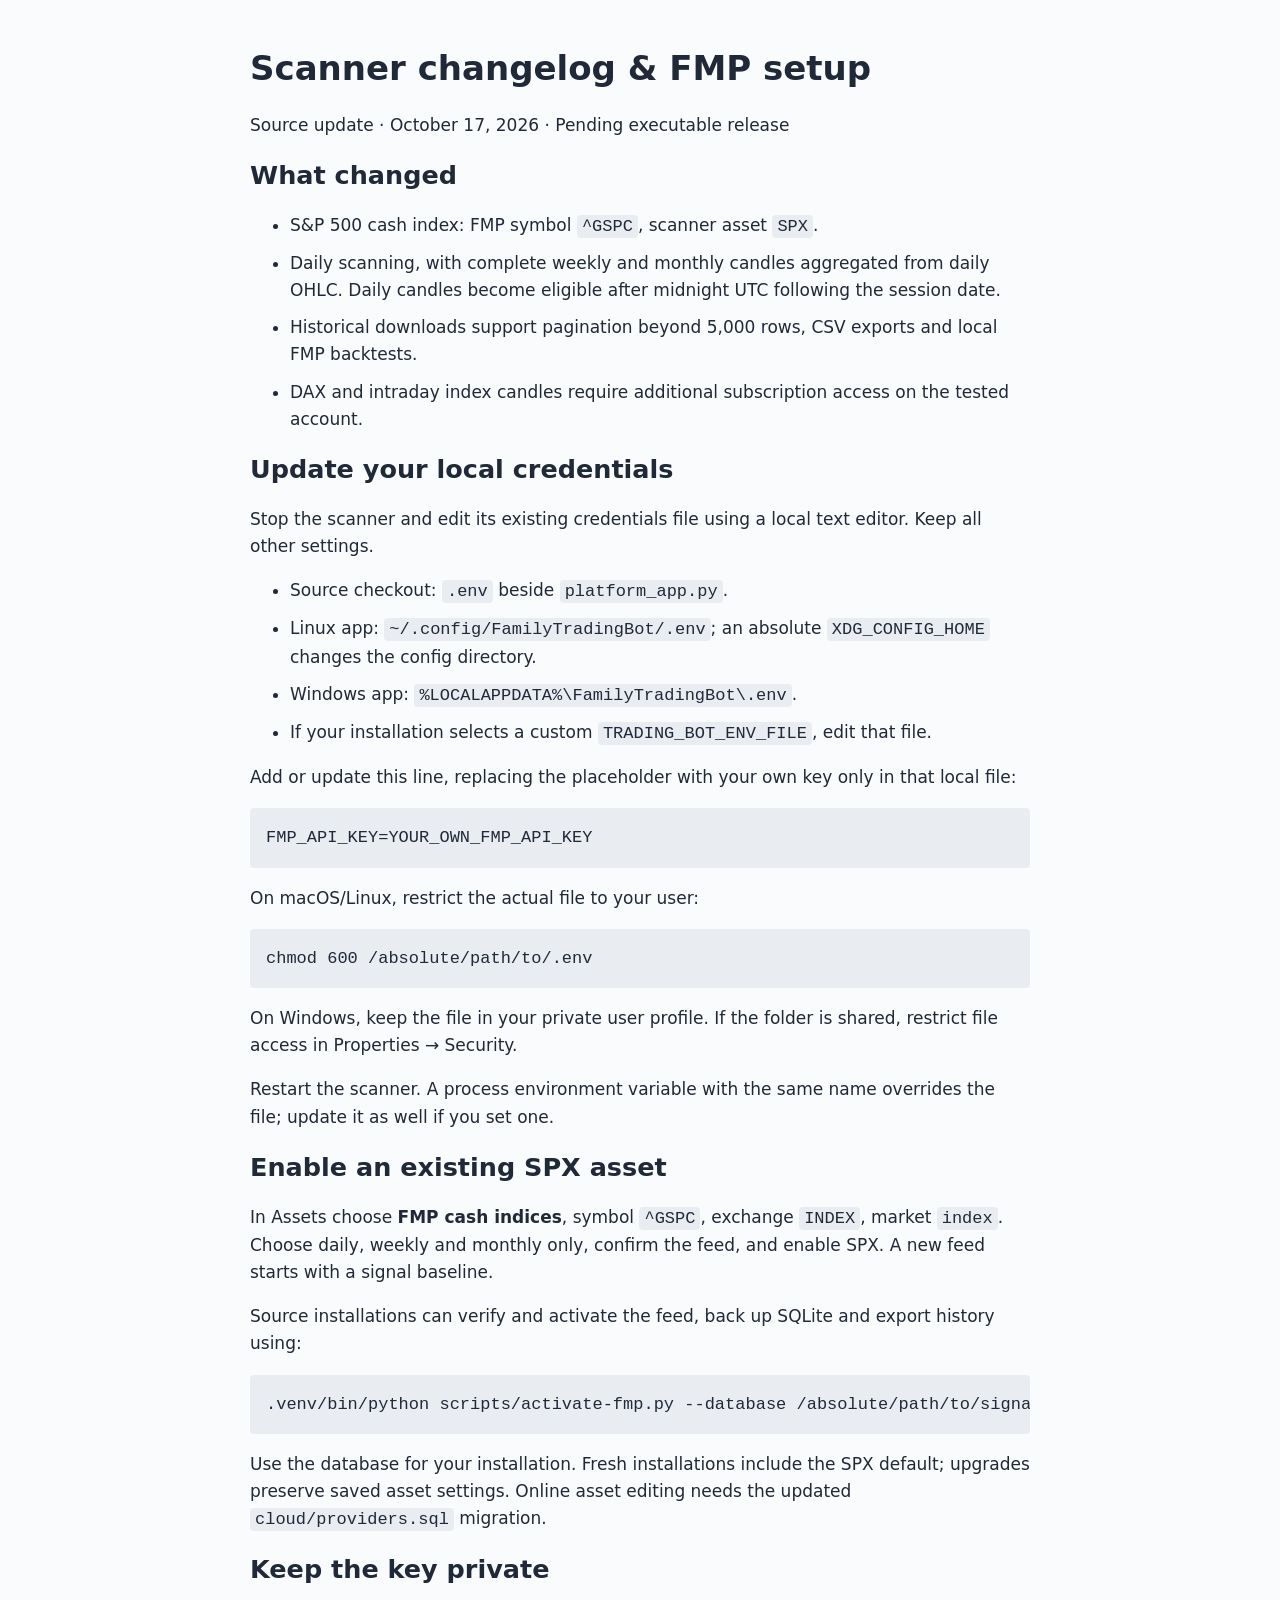
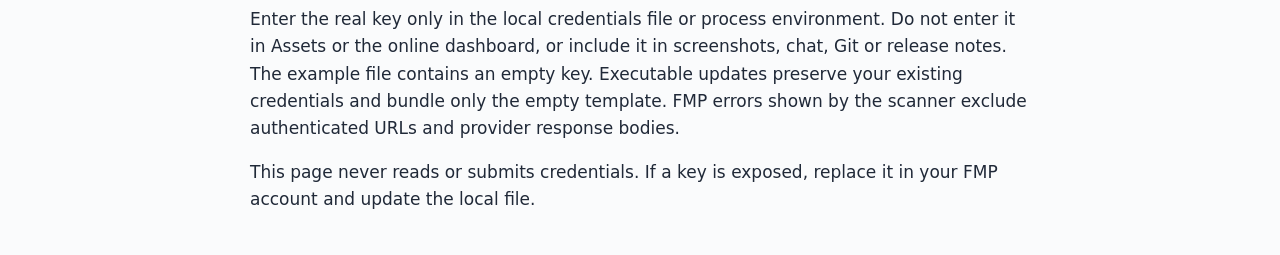
==== web/update-notes.html @ 0605c80a "Add FMP index scanning, secure setup guide, and scanner updates" ====
<!doctype html>
<html lang="en">
<head>
<meta charset="utf-8">
<meta name="viewport" content="width=device-width, initial-scale=1">
<meta name="referrer" content="no-referrer">
<title>Scanner changelog &amp; FMP setup</title>
<style>body{font:17px/1.6 system-ui,sans-serif;max-width:780px;margin:48px auto;padding:0 24px;color:#202938;background:#fafbfc}h1,h2{line-height:1.2}code,pre{background:#e9edf2;border-radius:4px}code{padding:2px 5px}pre{padding:16px;overflow:auto}li{margin:10px 0}a{color:#2458a0}</style>
</head>
<body>
<h1>Scanner changelog &amp; FMP setup</h1>
<p>Source update · October 17, 2026 · Pending executable release</p>
<h2>What changed</h2>
<ul>
<li>S&amp;P 500 cash index: FMP symbol <code>^GSPC</code>, scanner asset <code>SPX</code>.</li>
<li>Daily scanning, with complete weekly and monthly candles aggregated from daily OHLC. Daily candles become eligible after midnight UTC following the session date.</li>
<li>Historical downloads support pagination beyond 5,000 rows, CSV exports and local FMP backtests.</li>
<li>DAX and intraday index candles require additional subscription access on the tested account.</li>
</ul>
<h2>Update your local credentials</h2>
<p>Stop the scanner and edit its existing credentials file using a local text editor. Keep all other settings.</p>
<ul>
<li>Source checkout: <code>.env</code> beside <code>platform_app.py</code>.</li>
<li>Linux app: <code>~/.config/FamilyTradingBot/.env</code>; an absolute <code>XDG_CONFIG_HOME</code> changes the config directory.</li>
<li>Windows app: <code>%LOCALAPPDATA%\FamilyTradingBot\.env</code>.</li>
<li>If your installation selects a custom <code>TRADING_BOT_ENV_FILE</code>, edit that file.</li>
</ul>
<p>Add or update this line, replacing the placeholder with your own key only in that local file:</p>
<pre>FMP_API_KEY=YOUR_OWN_FMP_API_KEY</pre>
<p>On macOS/Linux, restrict the actual file to your user:</p>
<pre>chmod 600 /absolute/path/to/.env</pre>
<p>On Windows, keep the file in your private user profile. If the folder is shared, restrict file access in Properties → Security.</p>
<p>Restart the scanner. A process environment variable with the same name overrides the file; update it as well if you set one.</p>
<h2>Enable an existing SPX asset</h2>
<p>In Assets choose <strong>FMP cash indices</strong>, symbol <code>^GSPC</code>, exchange <code>INDEX</code>, market <code>index</code>. Choose daily, weekly and monthly only, confirm the feed, and enable SPX. A new feed starts with a signal baseline.</p>
<p>Source installations can verify and activate the feed, back up SQLite and export history using:</p>
<pre>.venv/bin/python scripts/activate-fmp.py --database /absolute/path/to/signals.sqlite3</pre>
<p>Use the database for your installation. Fresh installations include the SPX default; upgrades preserve saved asset settings. Online asset editing needs the updated <code>cloud/providers.sql</code> migration.</p>
<h2>Keep the key private</h2>
<p>Enter the real key only in the local credentials file or process environment. Do not enter it in Assets or the online dashboard, or include it in screenshots, chat, Git or release notes. The example file contains an empty key. Executable updates preserve your existing credentials and bundle only the empty template. FMP errors shown by the scanner exclude authenticated URLs and provider response bodies.</p>
<p>This page never reads or submits credentials. If a key is exposed, replace it in your FMP account and update the local file.</p>
</body>
</html>
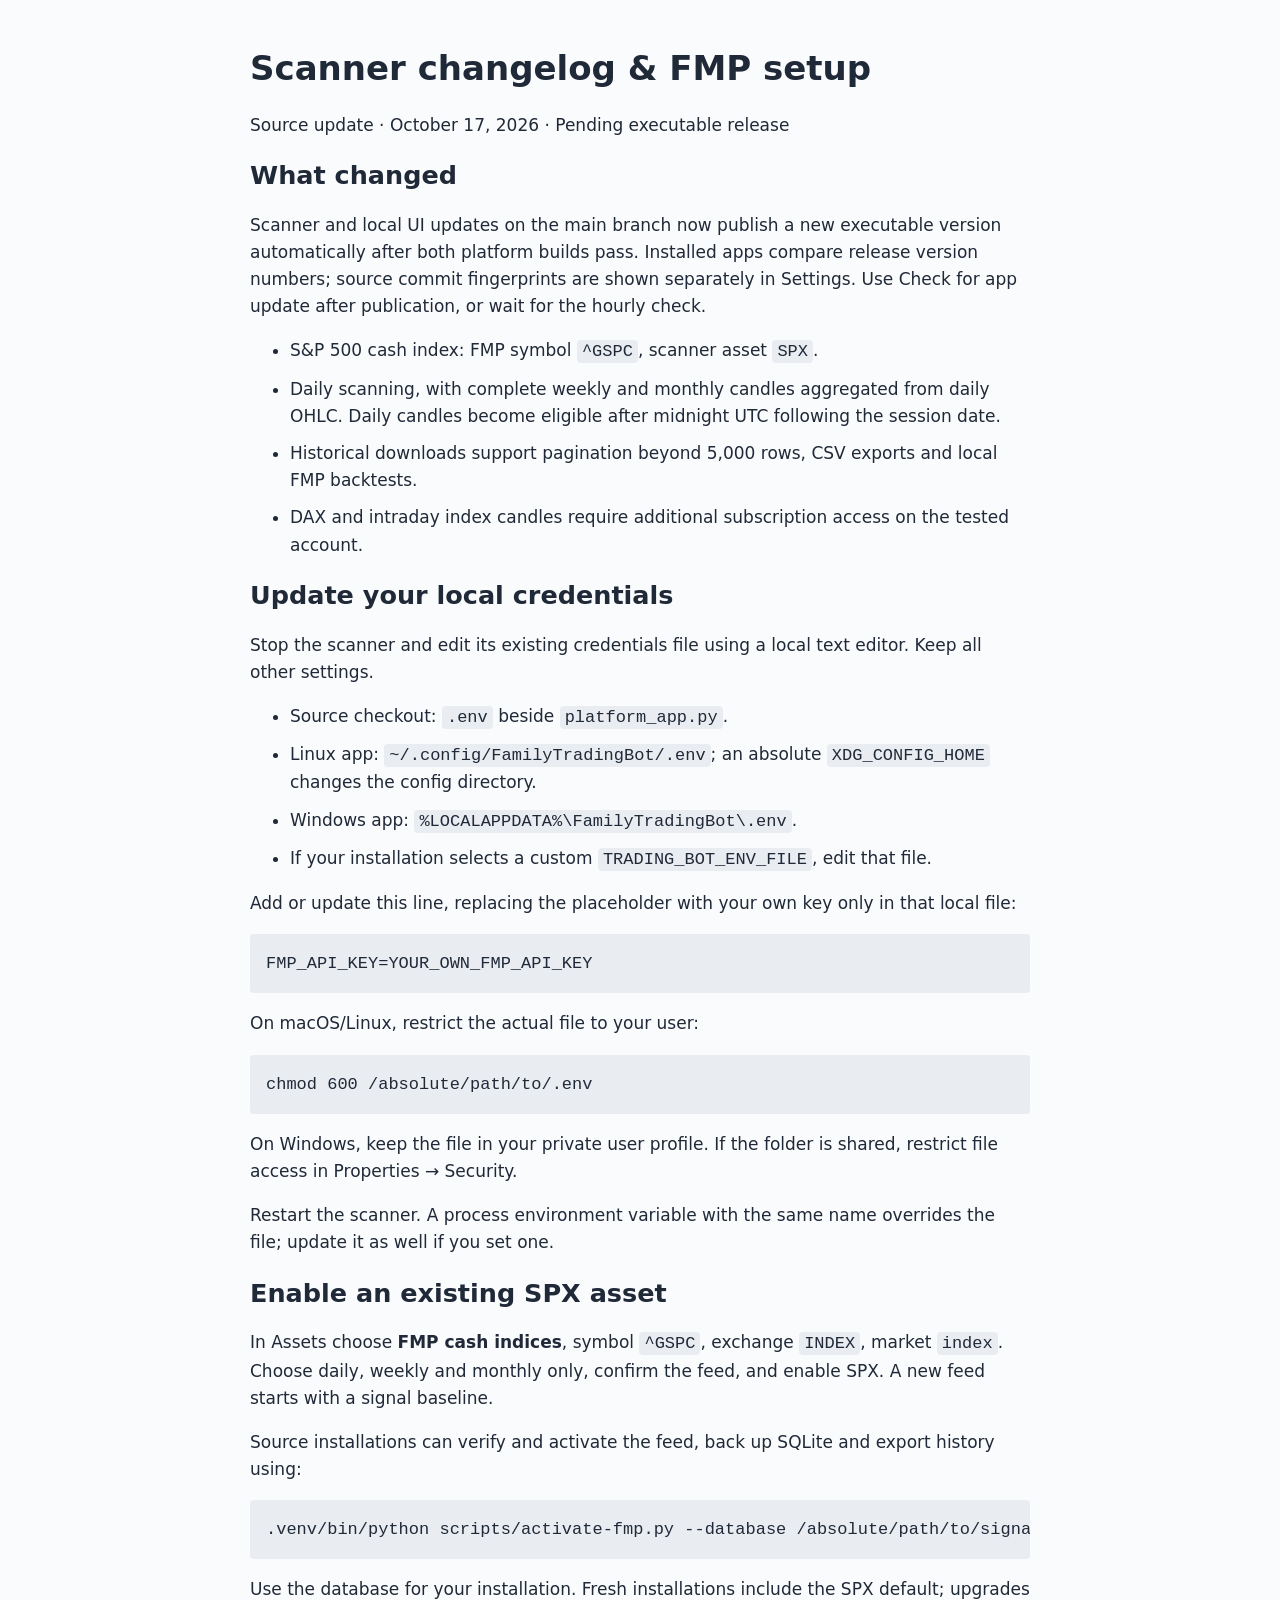
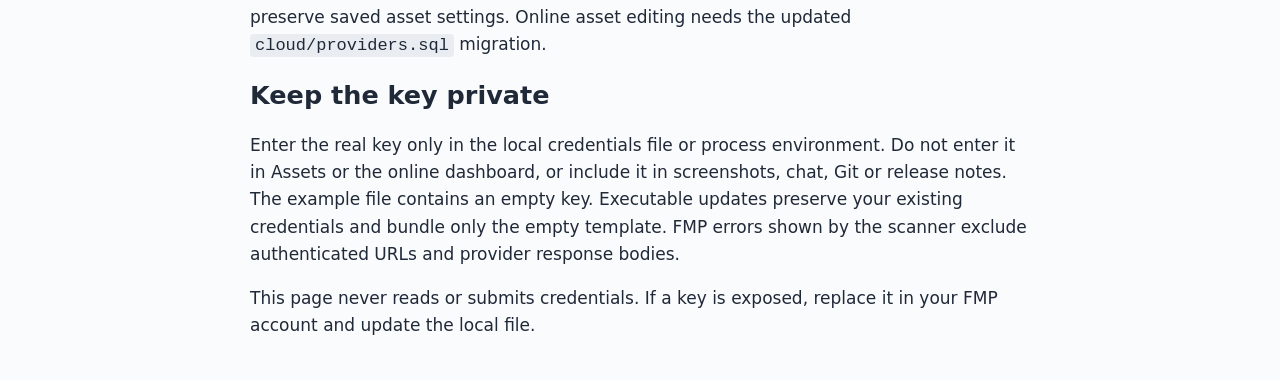
==== commit cb06feeb: "Automatically version and publish verified standalone updates" ====
--- a/web/update-notes.html
+++ b/web/update-notes.html
@@ -11,6 +11,7 @@
 <h1>Scanner changelog &amp; FMP setup</h1>
 <p>Source update · October 17, 2026 · Pending executable release</p>
 <h2>What changed</h2>
+<p>Scanner and local UI updates on the main branch now publish a new executable version automatically after both platform builds pass. Installed apps compare release version numbers; source commit fingerprints are shown separately in Settings. Use Check for app update after publication, or wait for the hourly check.</p>
 <ul>
 <li>S&amp;P 500 cash index: FMP symbol <code>^GSPC</code>, scanner asset <code>SPX</code>.</li>
 <li>Daily scanning, with complete weekly and monthly candles aggregated from daily OHLC. Daily candles become eligible after midnight UTC following the session date.</li>
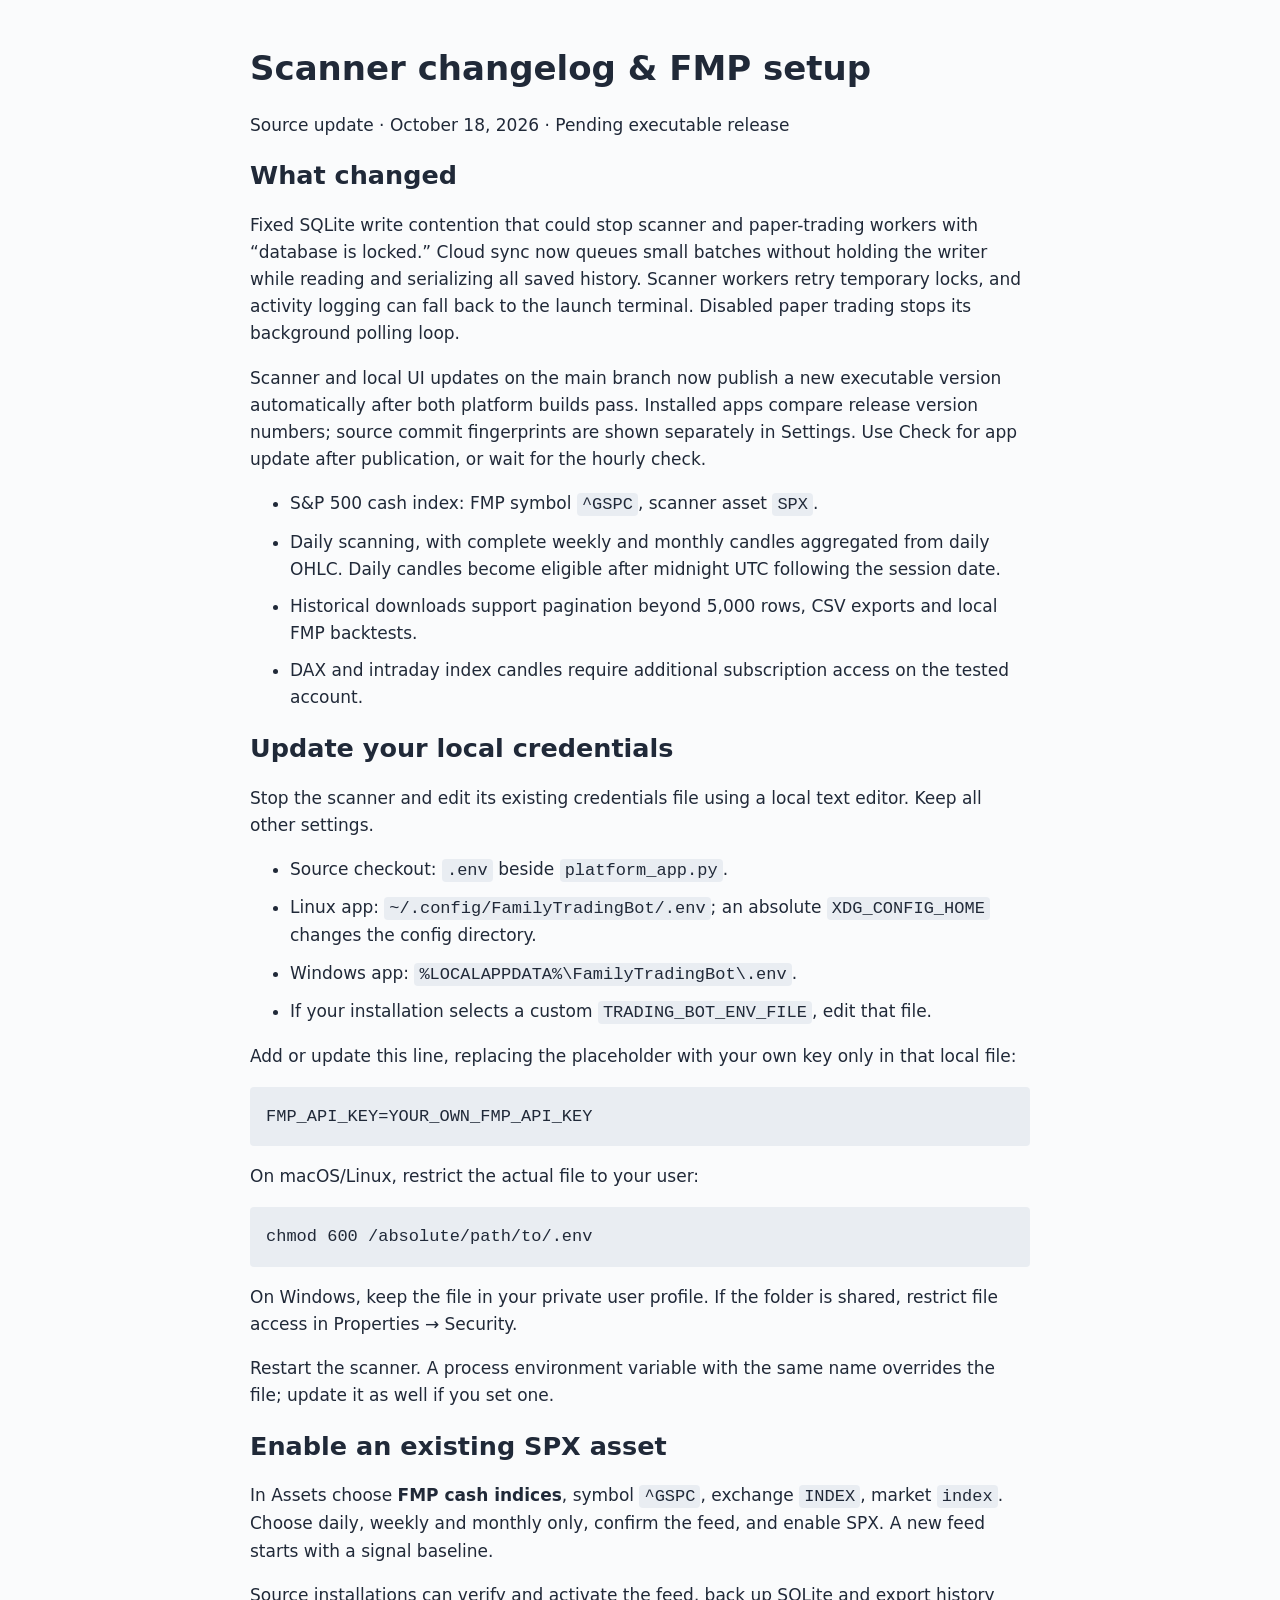
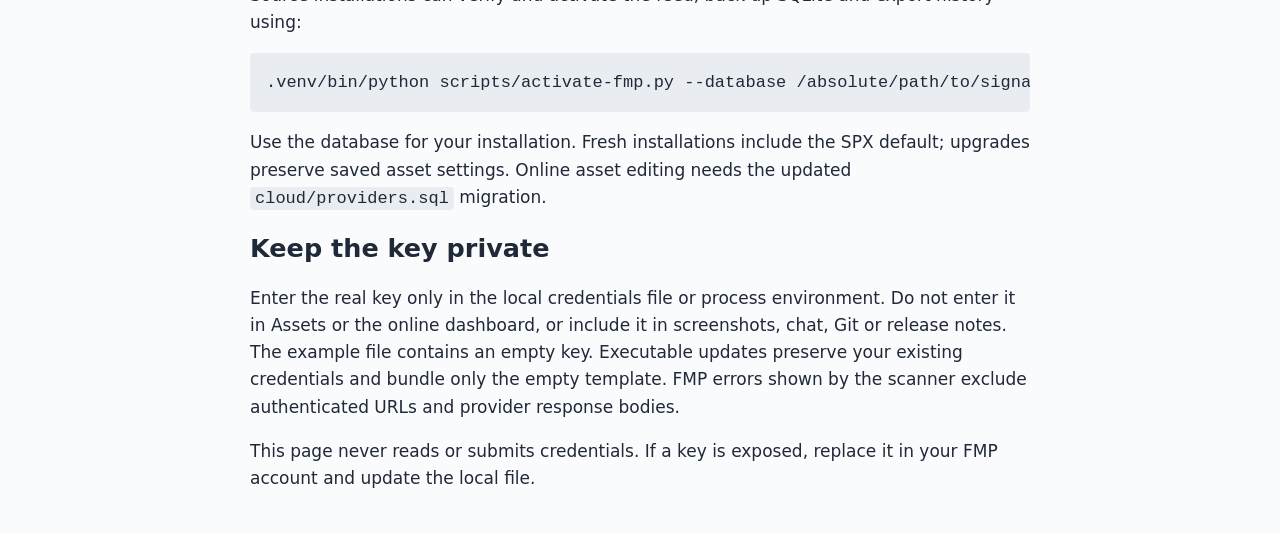
==== commit 3866f4a1: "Fix SQLite contention in scanner and background workers" ====
--- a/web/update-notes.html
+++ b/web/update-notes.html
@@ -9,8 +9,9 @@
 </head>
 <body>
 <h1>Scanner changelog &amp; FMP setup</h1>
-<p>Source update · October 17, 2026 · Pending executable release</p>
+<p>Source update · October 18, 2026 · Pending executable release</p>
 <h2>What changed</h2>
+<p>Fixed SQLite write contention that could stop scanner and paper-trading workers with “database is locked.” Cloud sync now queues small batches without holding the writer while reading and serializing all saved history. Scanner workers retry temporary locks, and activity logging can fall back to the launch terminal. Disabled paper trading stops its background polling loop.</p>
 <p>Scanner and local UI updates on the main branch now publish a new executable version automatically after both platform builds pass. Installed apps compare release version numbers; source commit fingerprints are shown separately in Settings. Use Check for app update after publication, or wait for the hourly check.</p>
 <ul>
 <li>S&amp;P 500 cash index: FMP symbol <code>^GSPC</code>, scanner asset <code>SPX</code>.</li>
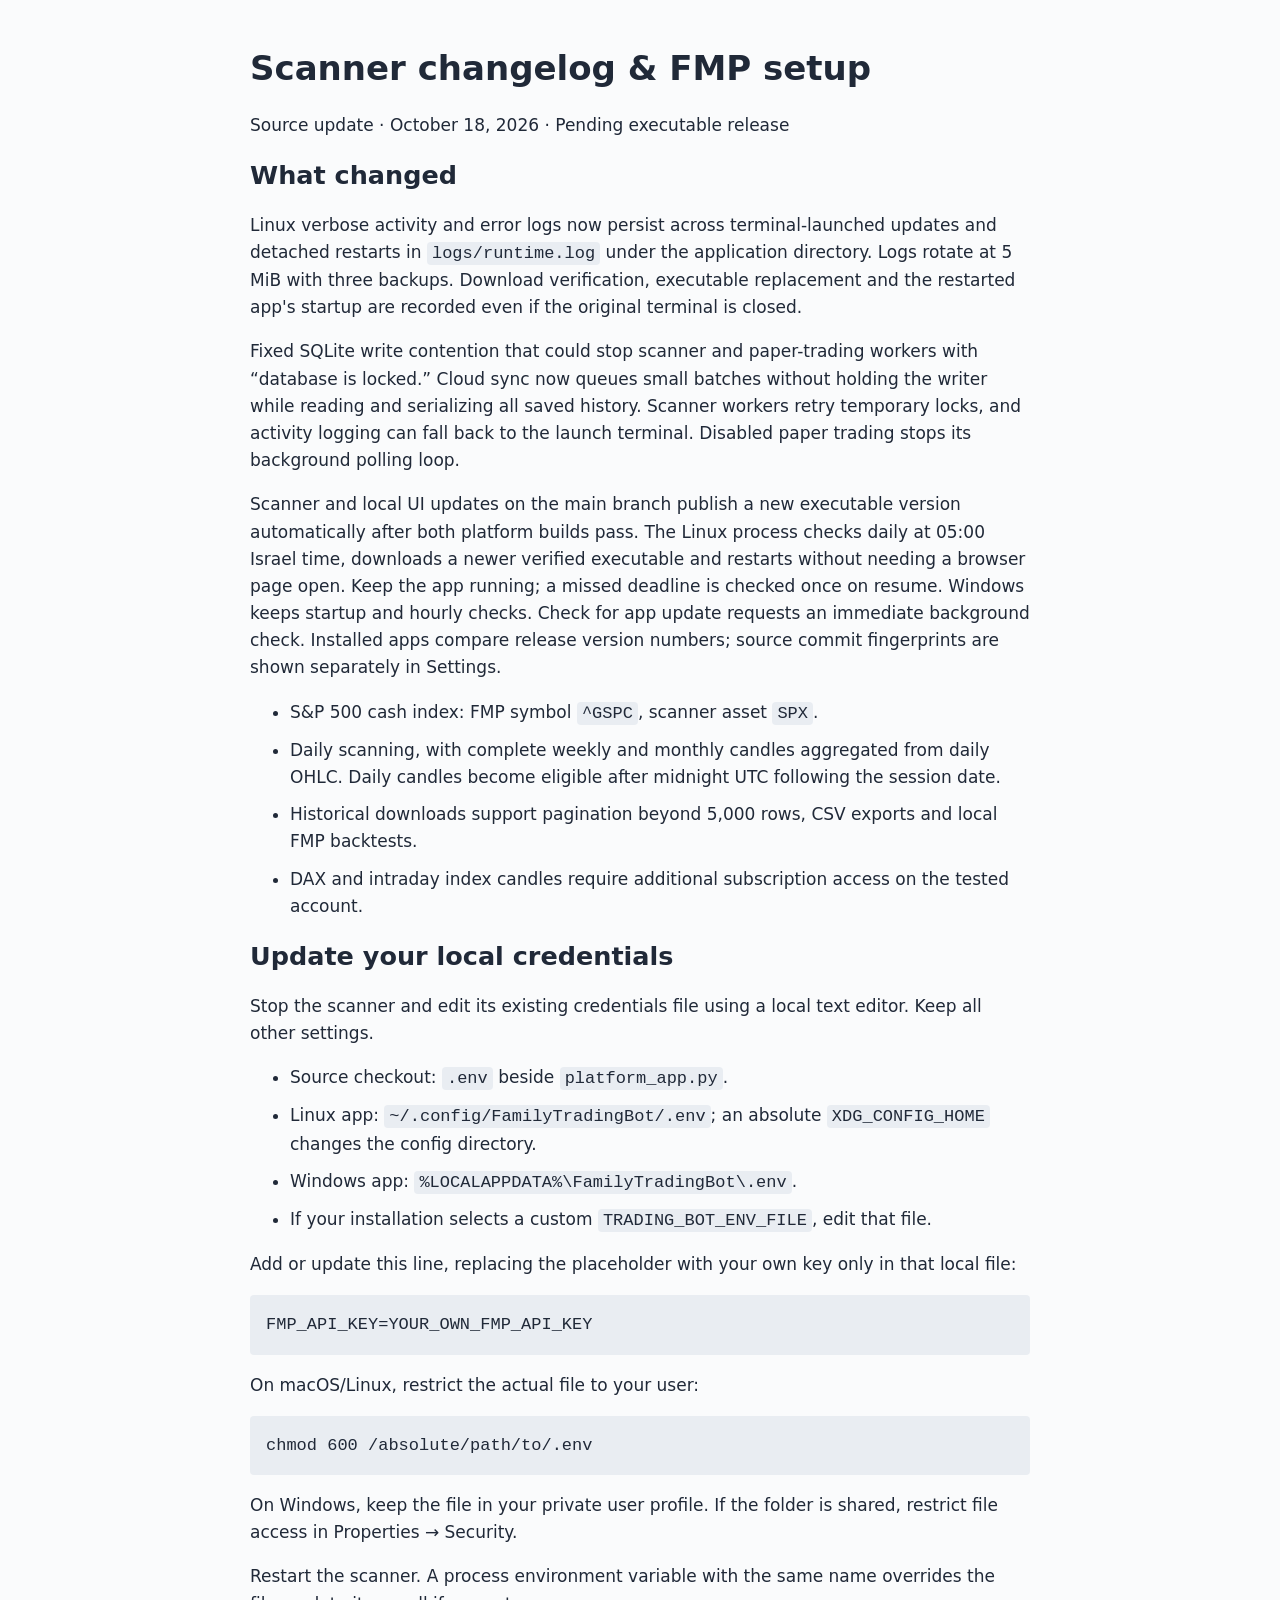
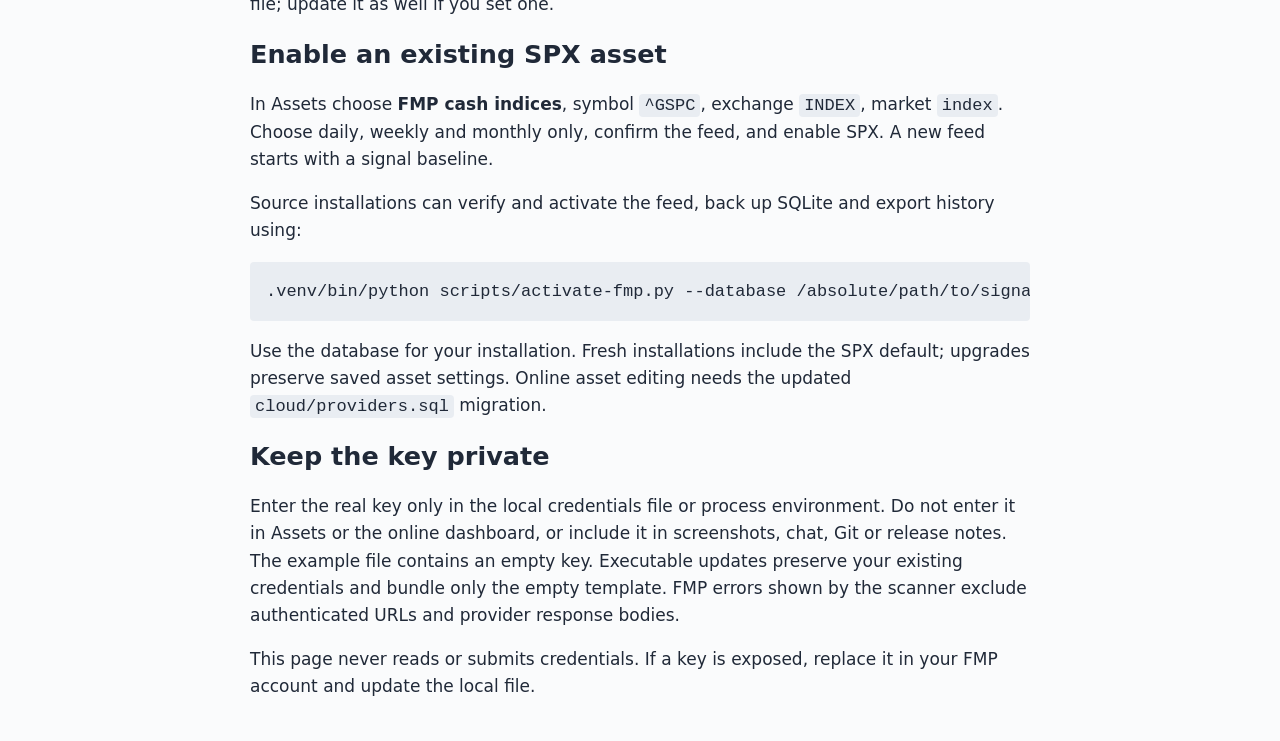
==== commit 87e37ba5: "Schedule Linux updates daily and preserve verbose restart logs" ====
--- a/web/update-notes.html
+++ b/web/update-notes.html
@@ -11,8 +11,9 @@
 <h1>Scanner changelog &amp; FMP setup</h1>
 <p>Source update · October 18, 2026 · Pending executable release</p>
 <h2>What changed</h2>
+<p>Linux verbose activity and error logs now persist across terminal-launched updates and detached restarts in <code>logs/runtime.log</code> under the application directory. Logs rotate at 5 MiB with three backups. Download verification, executable replacement and the restarted app's startup are recorded even if the original terminal is closed.</p>
 <p>Fixed SQLite write contention that could stop scanner and paper-trading workers with “database is locked.” Cloud sync now queues small batches without holding the writer while reading and serializing all saved history. Scanner workers retry temporary locks, and activity logging can fall back to the launch terminal. Disabled paper trading stops its background polling loop.</p>
-<p>Scanner and local UI updates on the main branch now publish a new executable version automatically after both platform builds pass. Installed apps compare release version numbers; source commit fingerprints are shown separately in Settings. Use Check for app update after publication, or wait for the hourly check.</p>
+<p>Scanner and local UI updates on the main branch publish a new executable version automatically after both platform builds pass. The Linux process checks daily at 05:00 Israel time, downloads a newer verified executable and restarts without needing a browser page open. Keep the app running; a missed deadline is checked once on resume. Windows keeps startup and hourly checks. Check for app update requests an immediate background check. Installed apps compare release version numbers; source commit fingerprints are shown separately in Settings.</p>
 <ul>
 <li>S&amp;P 500 cash index: FMP symbol <code>^GSPC</code>, scanner asset <code>SPX</code>.</li>
 <li>Daily scanning, with complete weekly and monthly candles aggregated from daily OHLC. Daily candles become eligible after midnight UTC following the session date.</li>
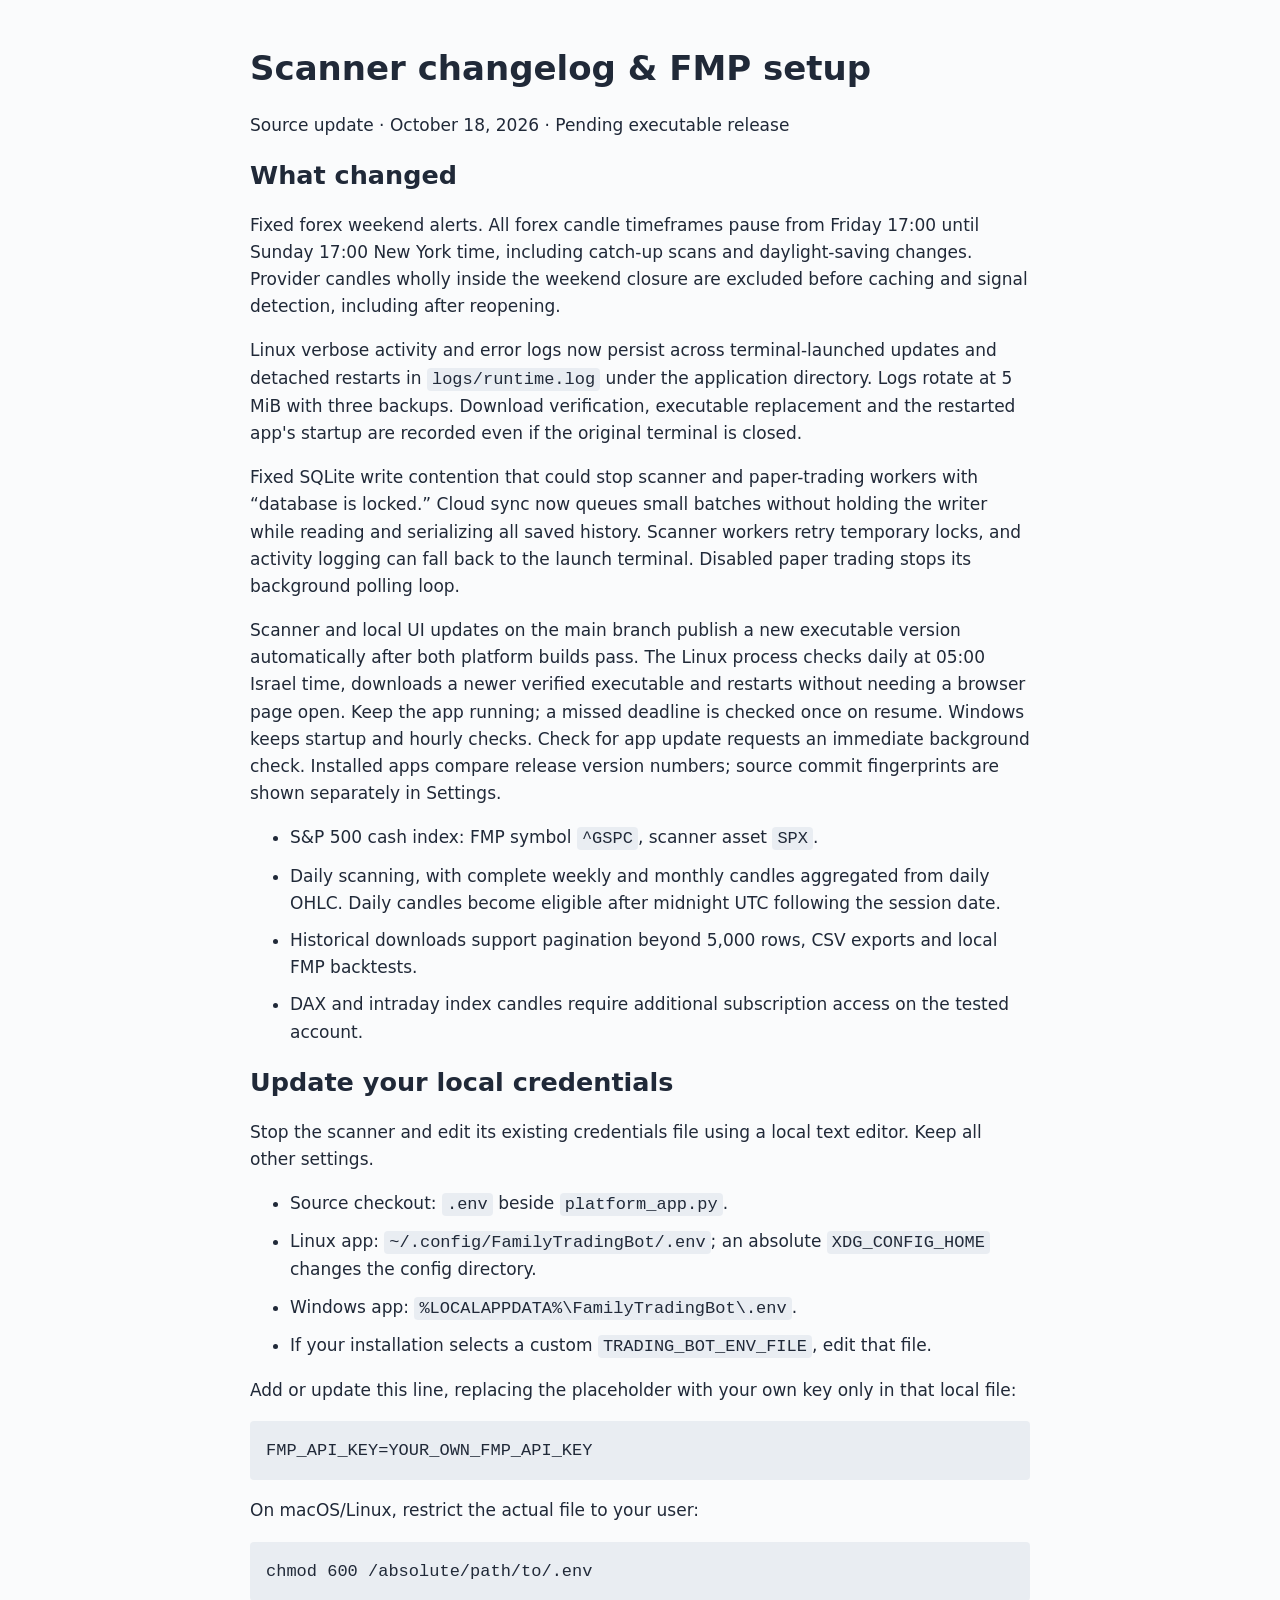
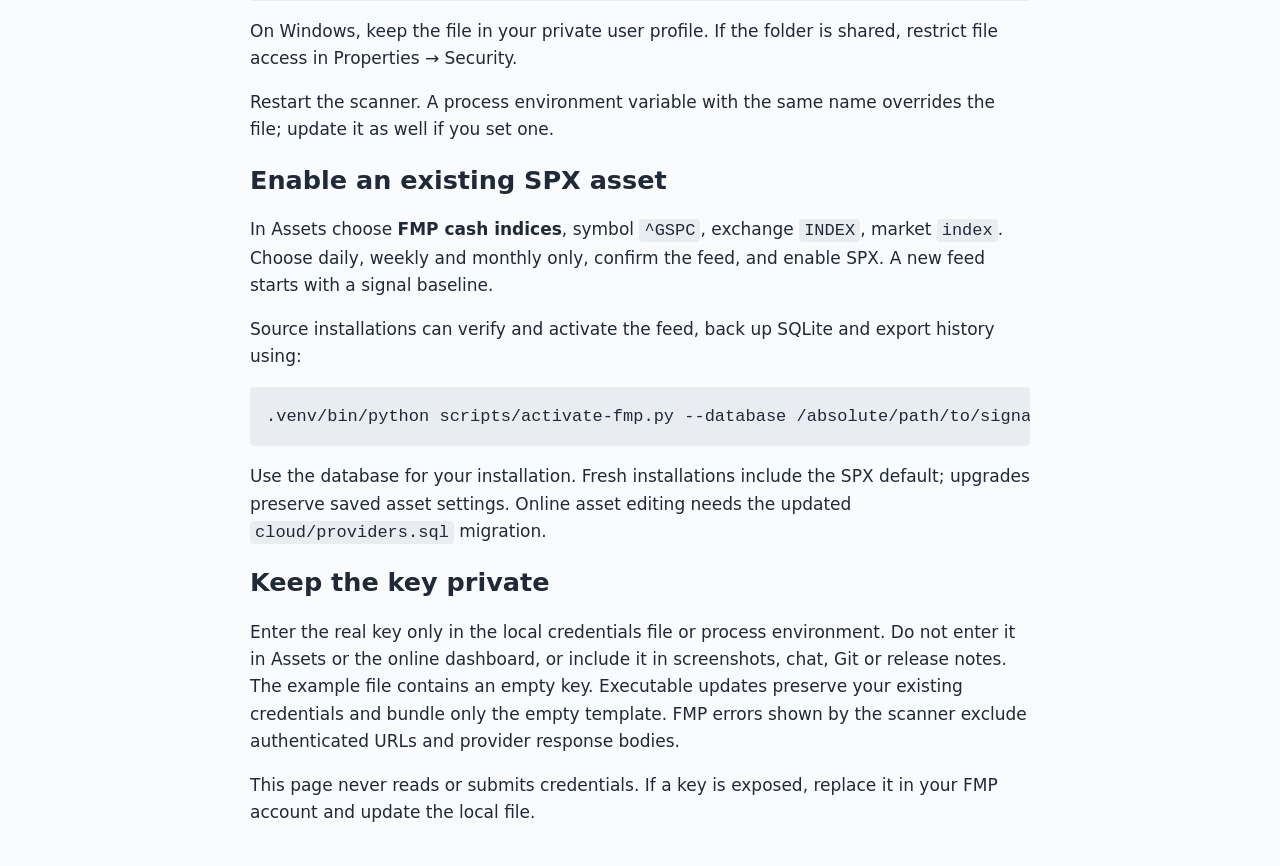
==== commit 0a271880: "Implement forex weekend alerts and related market logic; add tests for forex market hours" ====
--- a/web/update-notes.html
+++ b/web/update-notes.html
@@ -11,6 +11,7 @@
 <h1>Scanner changelog &amp; FMP setup</h1>
 <p>Source update · October 18, 2026 · Pending executable release</p>
 <h2>What changed</h2>
+<p>Fixed forex weekend alerts. All forex candle timeframes pause from Friday 17:00 until Sunday 17:00 New York time, including catch-up scans and daylight-saving changes. Provider candles wholly inside the weekend closure are excluded before caching and signal detection, including after reopening.</p>
 <p>Linux verbose activity and error logs now persist across terminal-launched updates and detached restarts in <code>logs/runtime.log</code> under the application directory. Logs rotate at 5 MiB with three backups. Download verification, executable replacement and the restarted app's startup are recorded even if the original terminal is closed.</p>
 <p>Fixed SQLite write contention that could stop scanner and paper-trading workers with “database is locked.” Cloud sync now queues small batches without holding the writer while reading and serializing all saved history. Scanner workers retry temporary locks, and activity logging can fall back to the launch terminal. Disabled paper trading stops its background polling loop.</p>
 <p>Scanner and local UI updates on the main branch publish a new executable version automatically after both platform builds pass. The Linux process checks daily at 05:00 Israel time, downloads a newer verified executable and restarts without needing a browser page open. Keep the app running; a missed deadline is checked once on resume. Windows keeps startup and hourly checks. Check for app update requests an immediate background check. Installed apps compare release version numbers; source commit fingerprints are shown separately in Settings.</p>
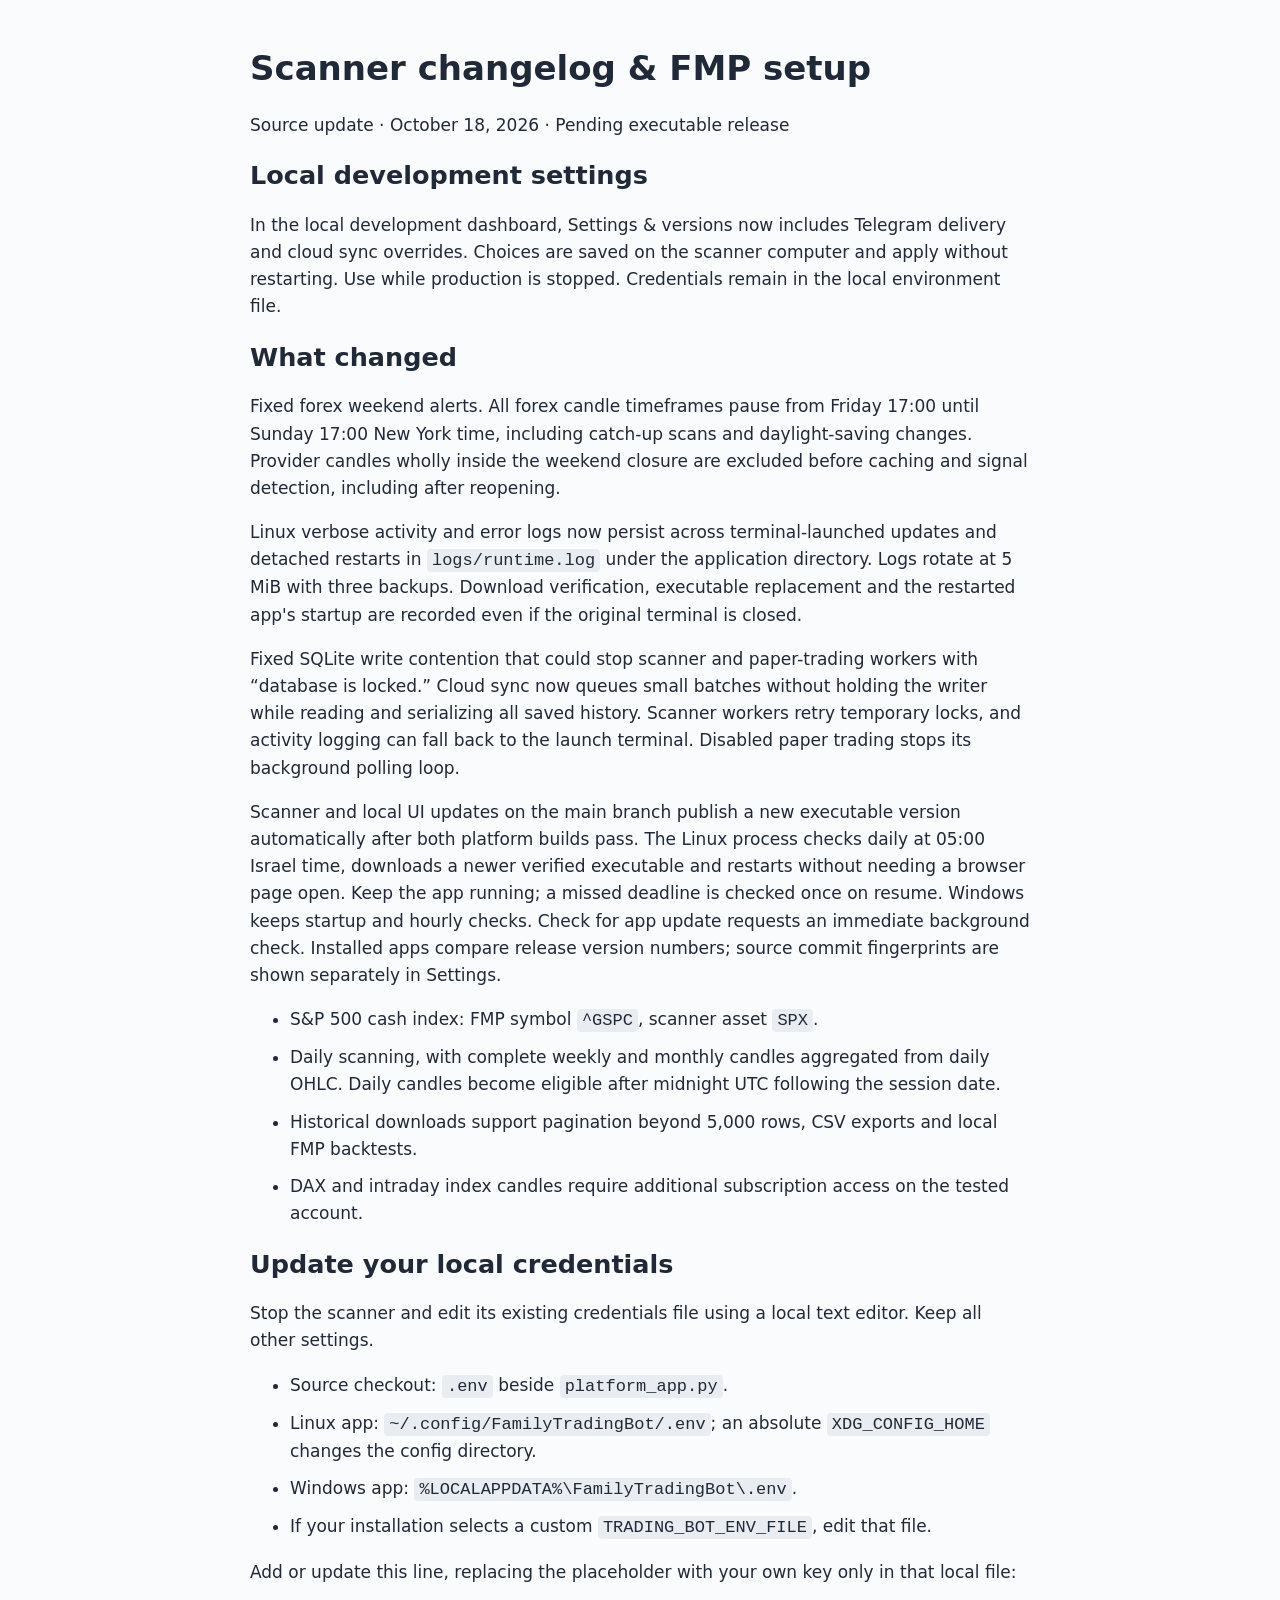
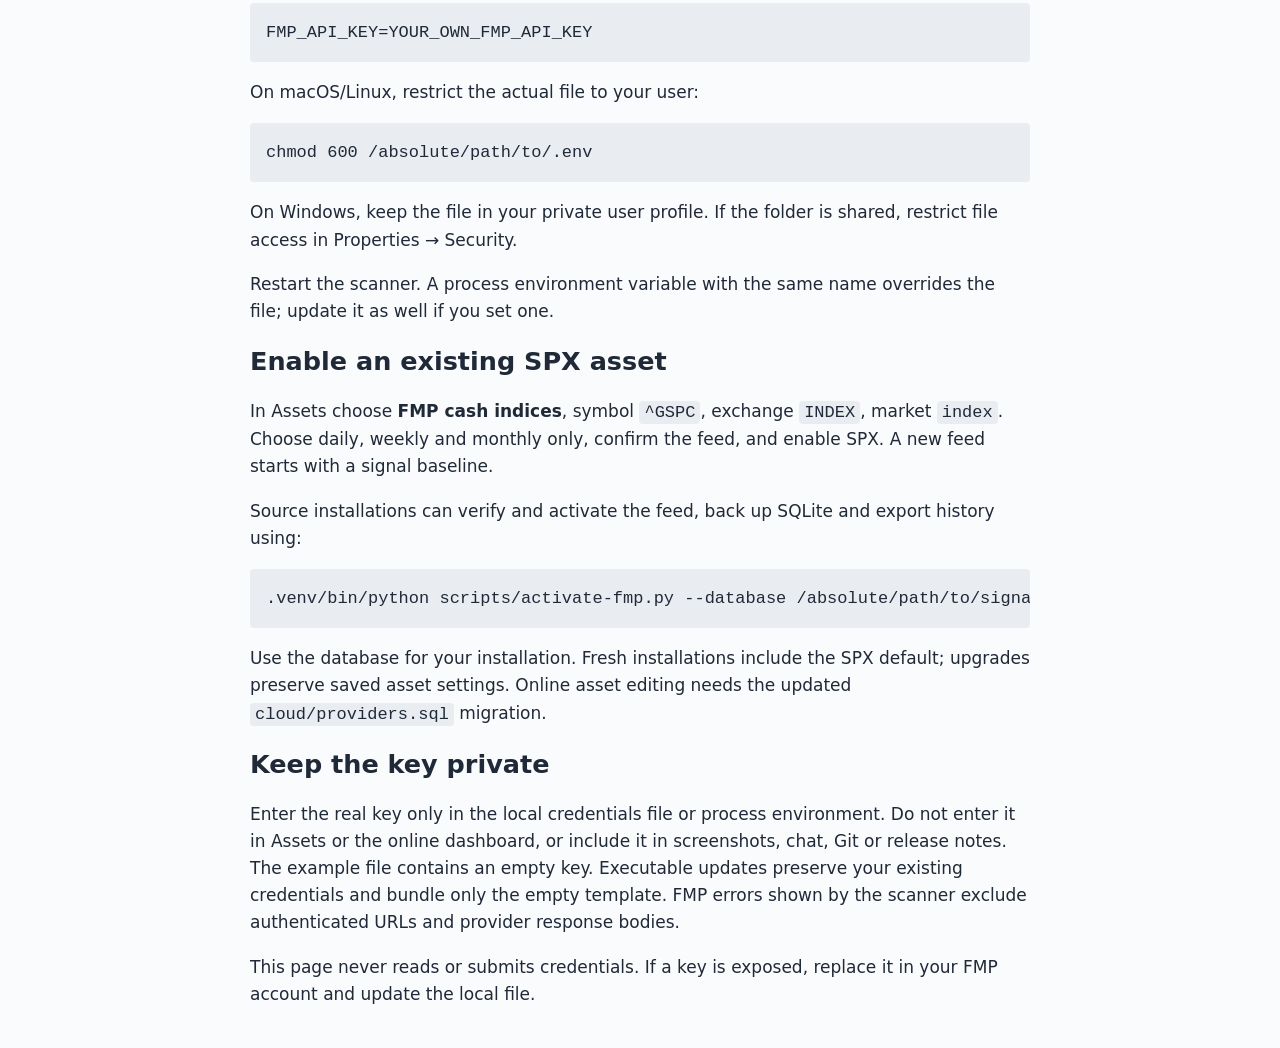
==== commit 7a107b6f: "Add persistent local development delivery settings" ====
--- a/web/update-notes.html
+++ b/web/update-notes.html
@@ -10,6 +10,8 @@
 <body>
 <h1>Scanner changelog &amp; FMP setup</h1>
 <p>Source update · October 18, 2026 · Pending executable release</p>
+<h2>Local development settings</h2>
+<p>In the local development dashboard, Settings &amp; versions now includes Telegram delivery and cloud sync overrides. Choices are saved on the scanner computer and apply without restarting. Use while production is stopped. Credentials remain in the local environment file.</p>
 <h2>What changed</h2>
 <p>Fixed forex weekend alerts. All forex candle timeframes pause from Friday 17:00 until Sunday 17:00 New York time, including catch-up scans and daylight-saving changes. Provider candles wholly inside the weekend closure are excluded before caching and signal detection, including after reopening.</p>
 <p>Linux verbose activity and error logs now persist across terminal-launched updates and detached restarts in <code>logs/runtime.log</code> under the application directory. Logs rotate at 5 MiB with three backups. Download verification, executable replacement and the restarted app's startup are recorded even if the original terminal is closed.</p>
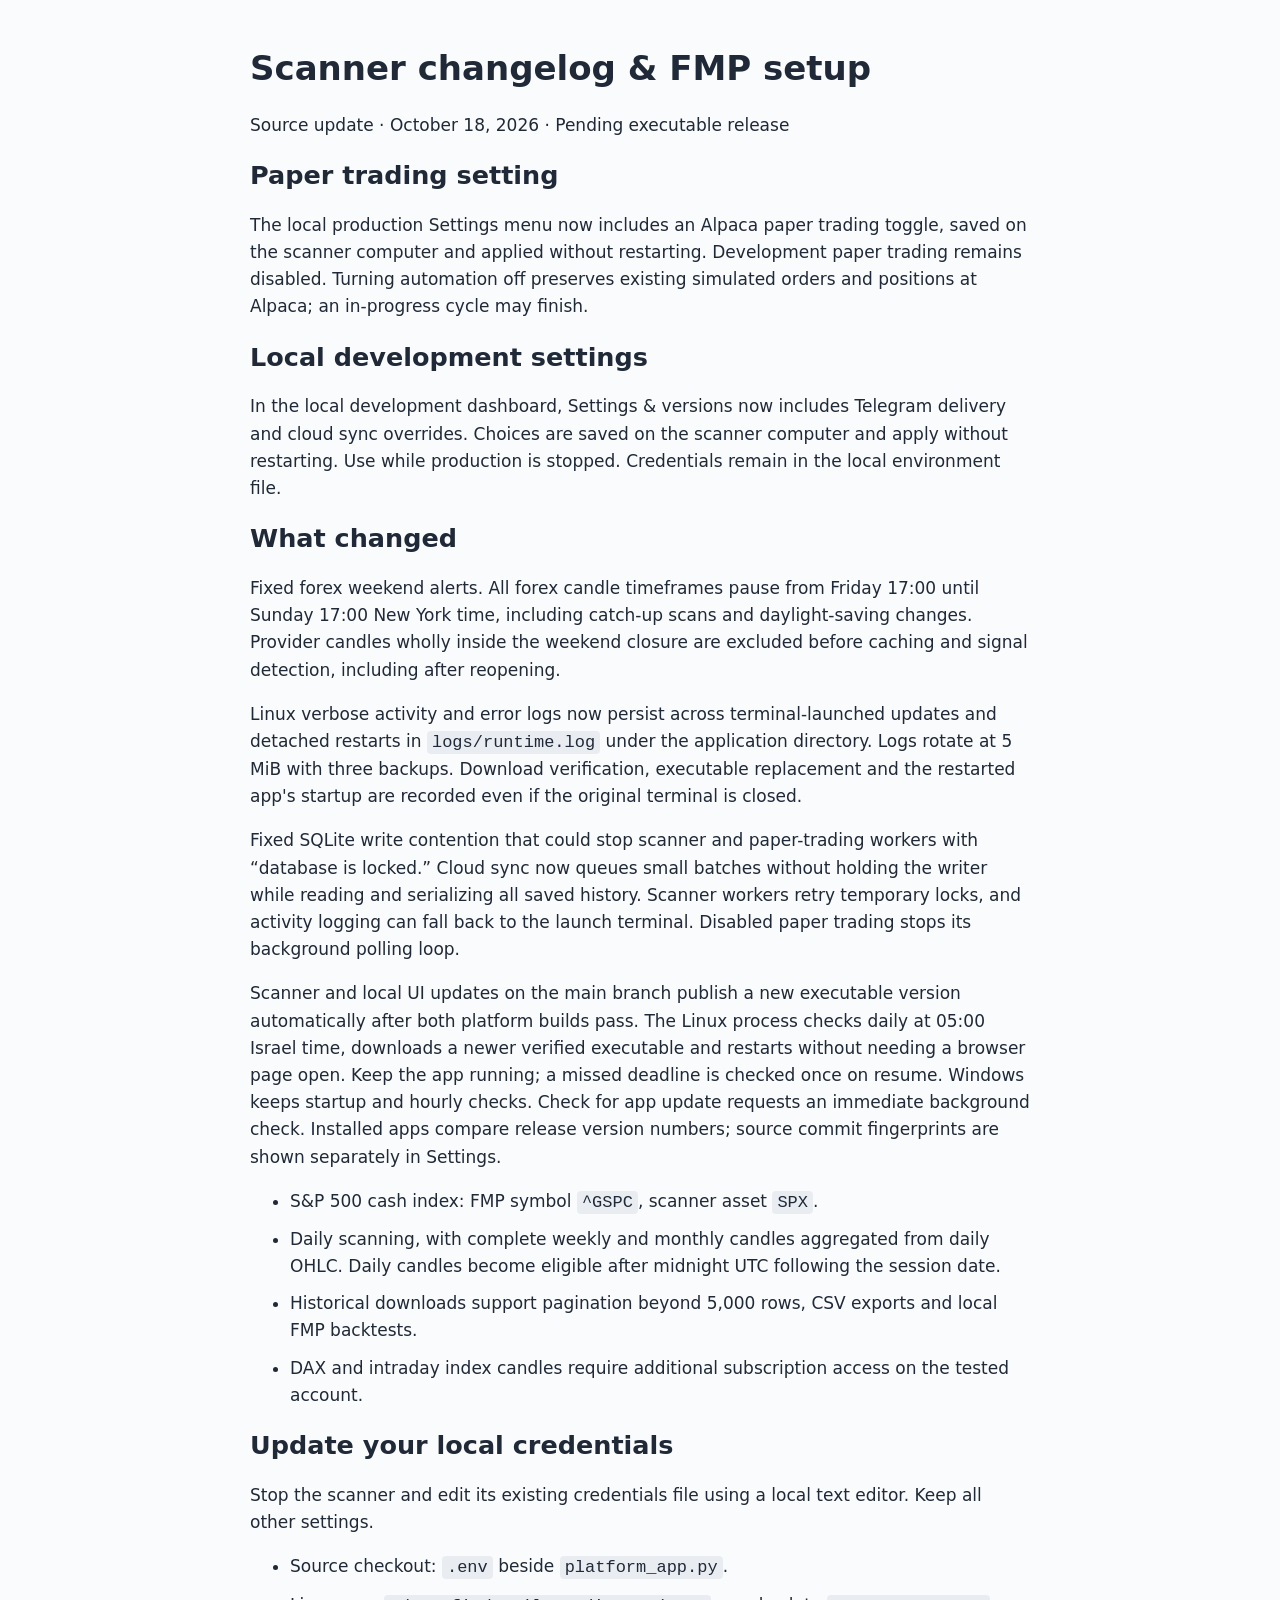
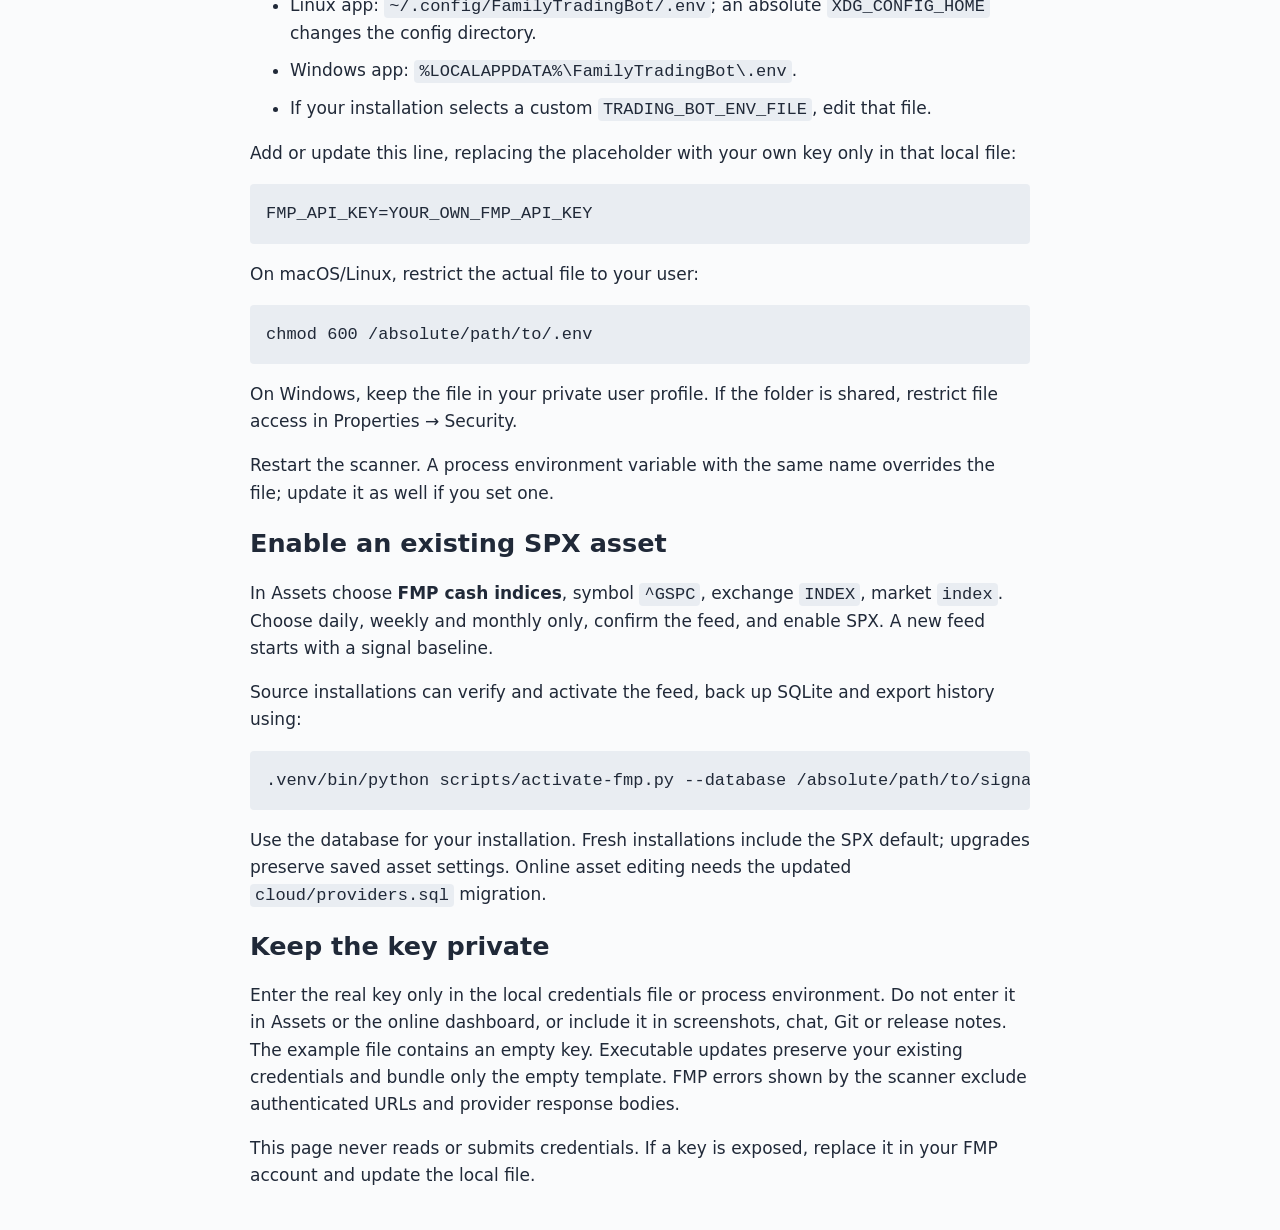
==== commit 7ae13892: "Add persistent paper trading control to local settings" ====
--- a/web/update-notes.html
+++ b/web/update-notes.html
@@ -10,6 +10,8 @@
 <body>
 <h1>Scanner changelog &amp; FMP setup</h1>
 <p>Source update · October 18, 2026 · Pending executable release</p>
+<h2>Paper trading setting</h2>
+<p>The local production Settings menu now includes an Alpaca paper trading toggle, saved on the scanner computer and applied without restarting. Development paper trading remains disabled. Turning automation off preserves existing simulated orders and positions at Alpaca; an in-progress cycle may finish.</p>
 <h2>Local development settings</h2>
 <p>In the local development dashboard, Settings &amp; versions now includes Telegram delivery and cloud sync overrides. Choices are saved on the scanner computer and apply without restarting. Use while production is stopped. Credentials remain in the local environment file.</p>
 <h2>What changed</h2>
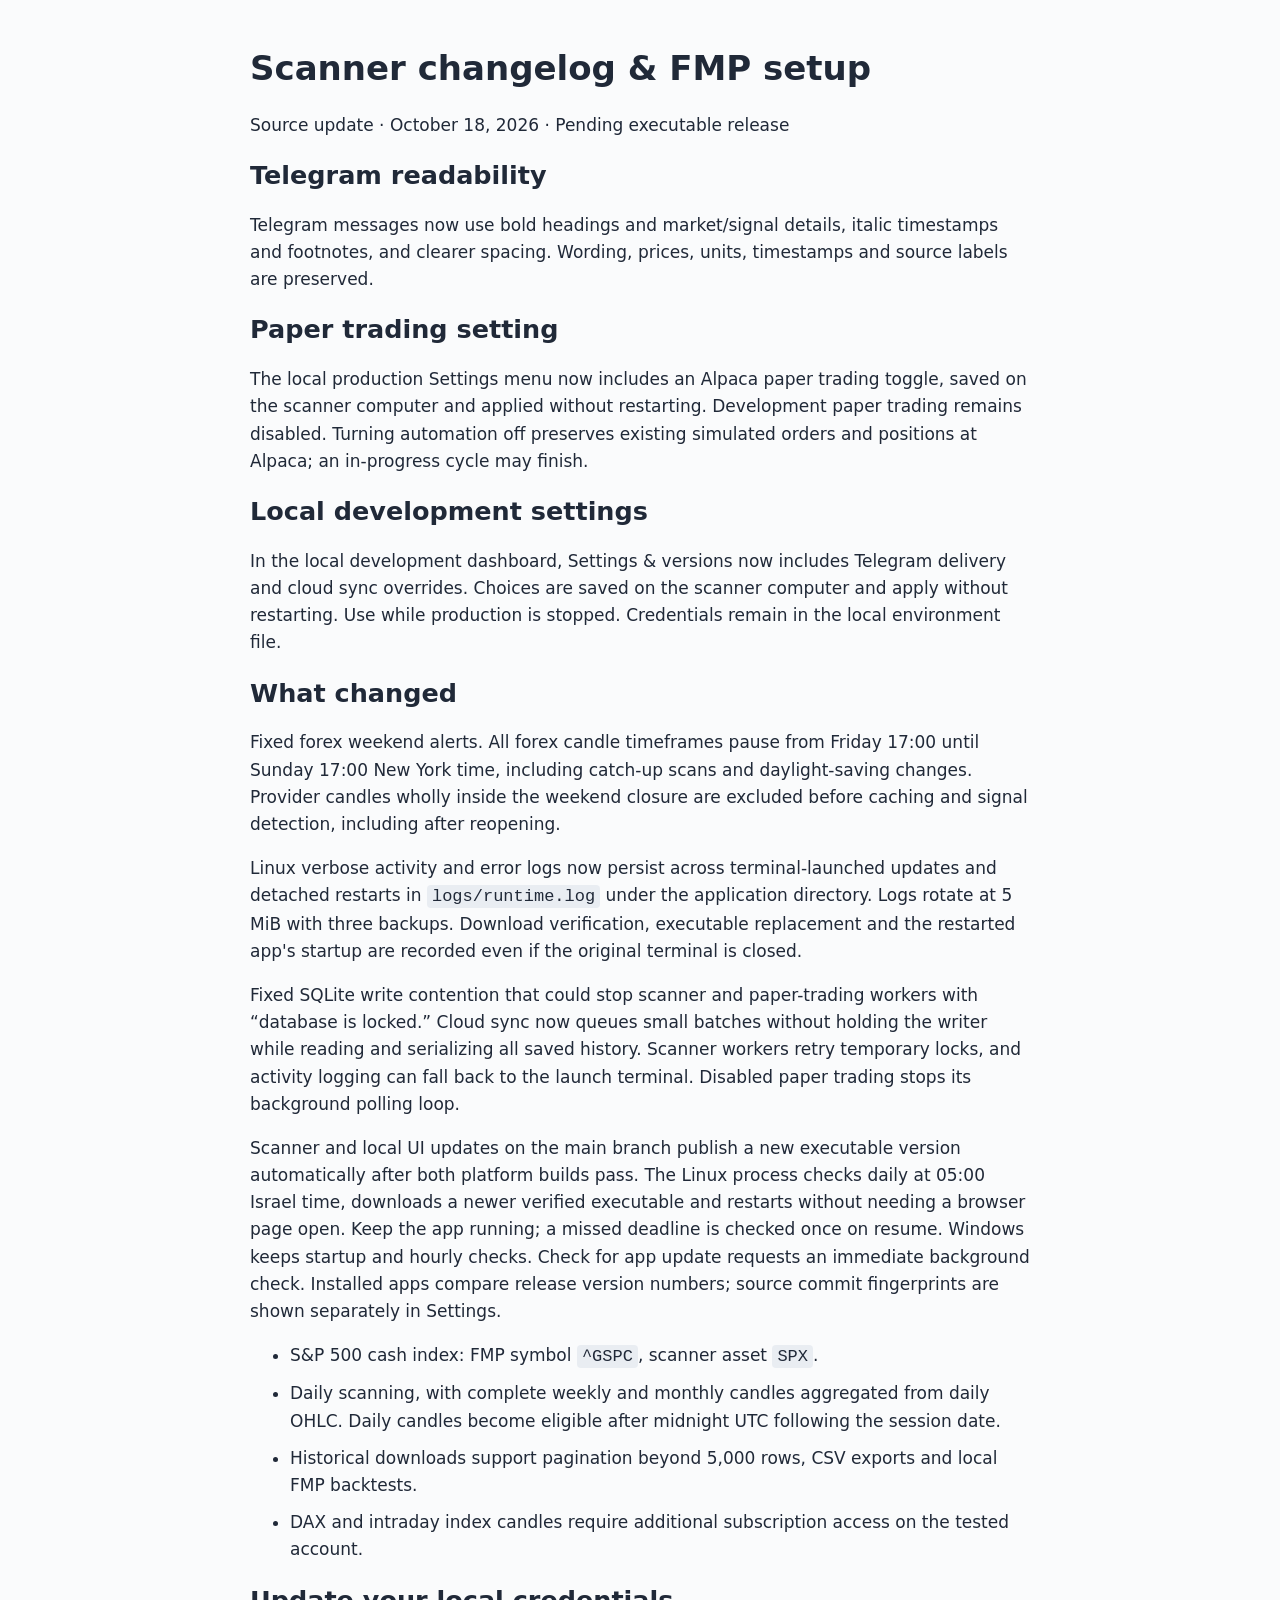
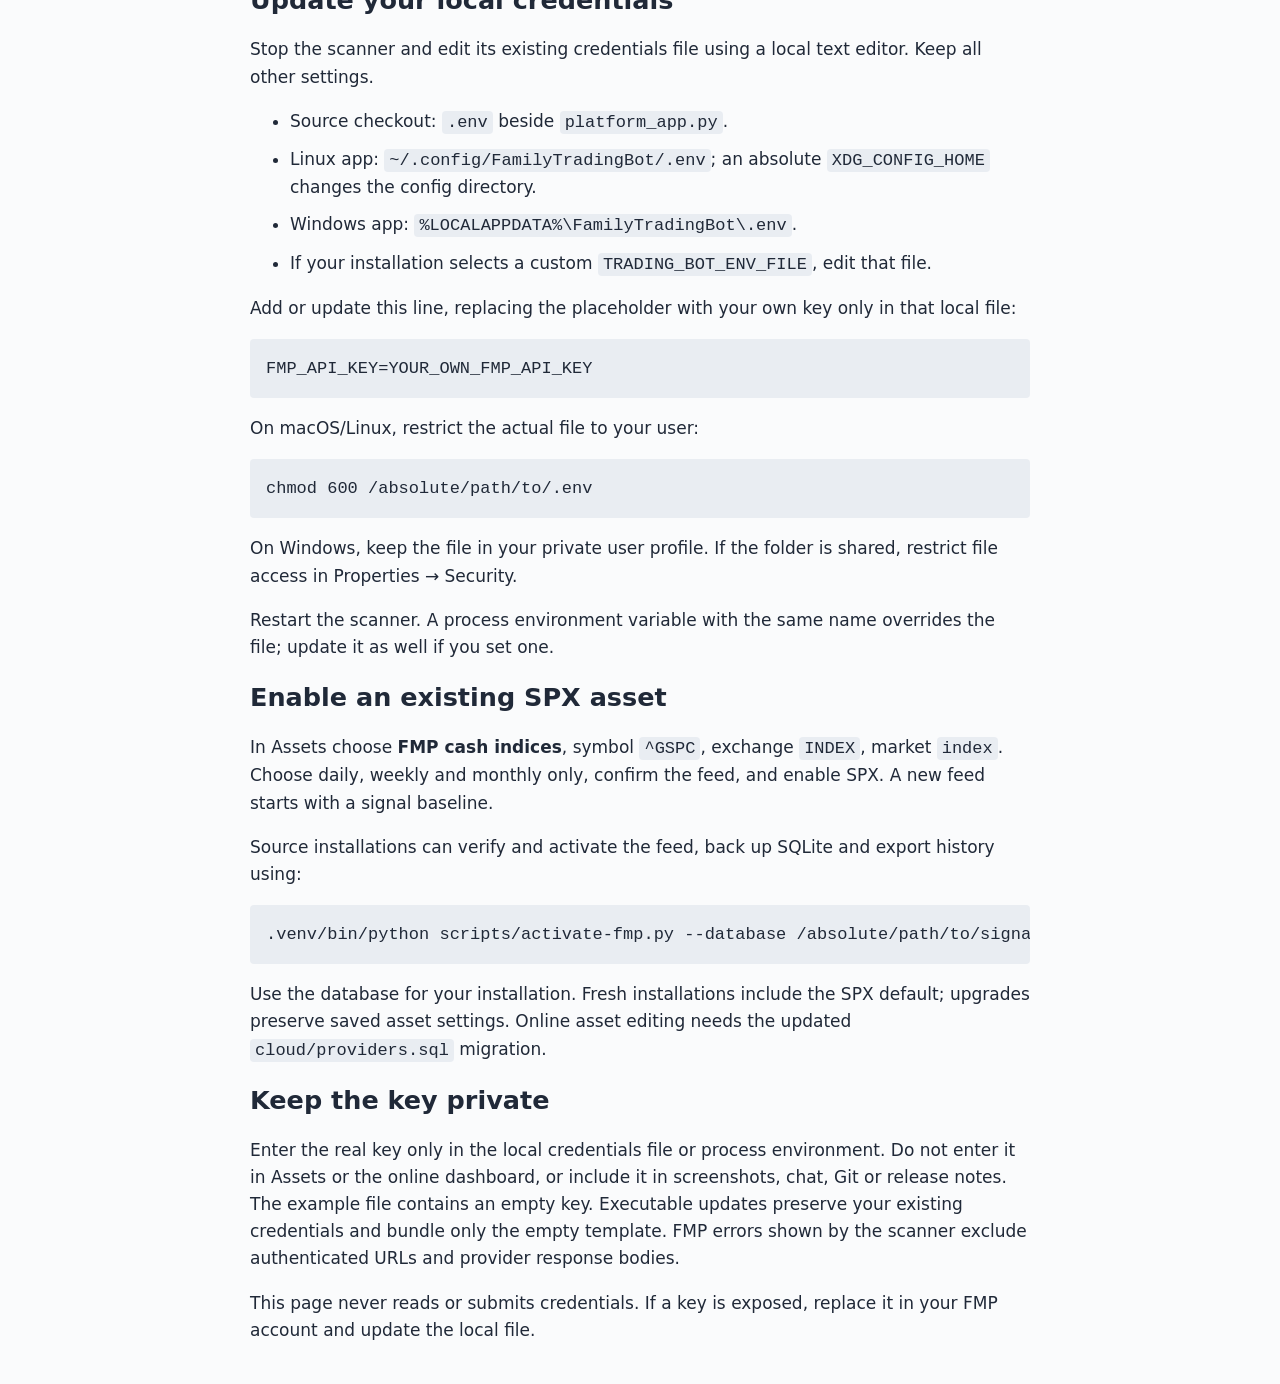
==== commit c68be67e: "Improve Telegram readability while preserving message wording" ====
--- a/web/update-notes.html
+++ b/web/update-notes.html
@@ -10,6 +10,8 @@
 <body>
 <h1>Scanner changelog &amp; FMP setup</h1>
 <p>Source update · October 18, 2026 · Pending executable release</p>
+<h2>Telegram readability</h2>
+<p>Telegram messages now use bold headings and market/signal details, italic timestamps and footnotes, and clearer spacing. Wording, prices, units, timestamps and source labels are preserved.</p>
 <h2>Paper trading setting</h2>
 <p>The local production Settings menu now includes an Alpaca paper trading toggle, saved on the scanner computer and applied without restarting. Development paper trading remains disabled. Turning automation off preserves existing simulated orders and positions at Alpaca; an in-progress cycle may finish.</p>
 <h2>Local development settings</h2>
